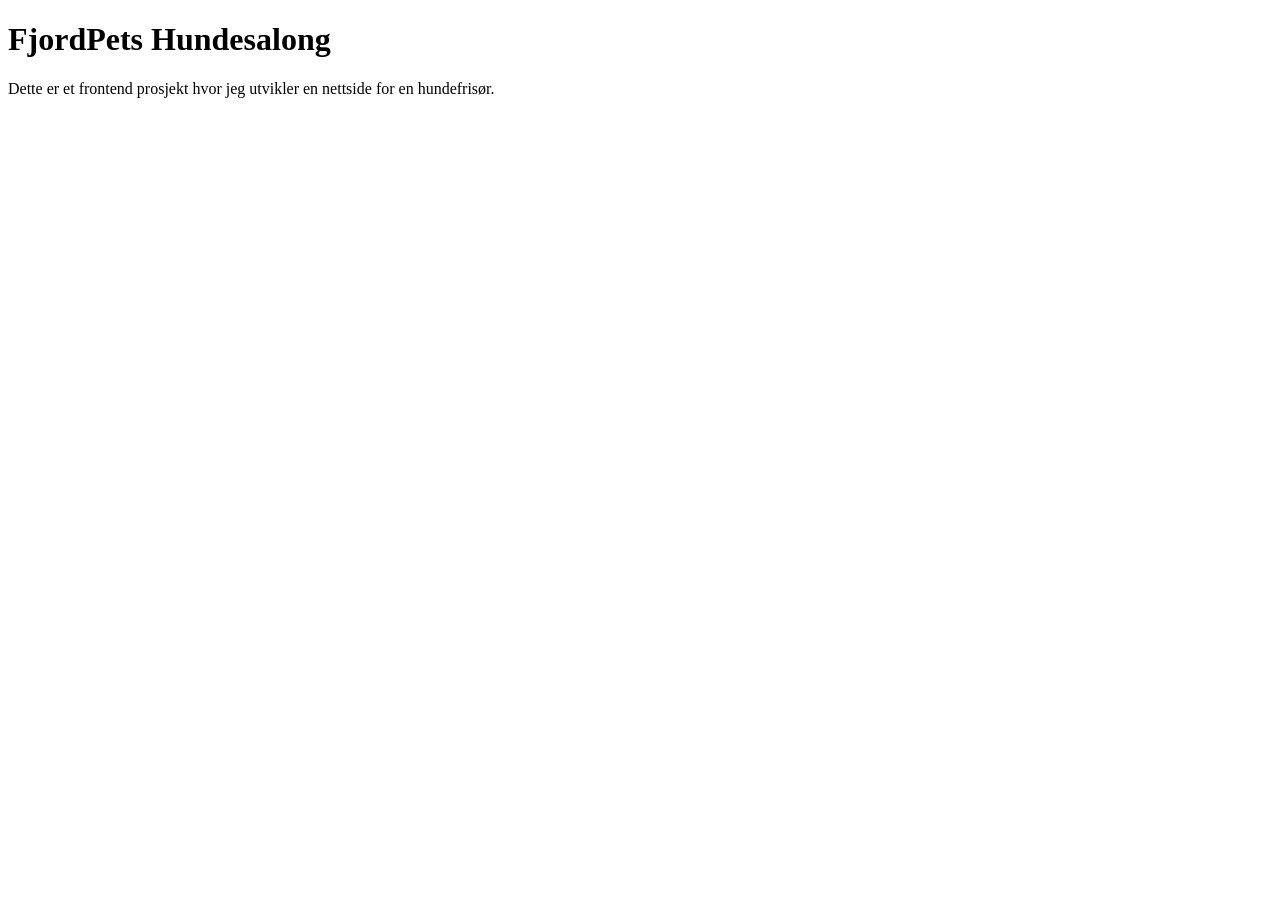
==== index.html @ 3ba5f2d1 "Add index.html file" ====
<!DOCTYPE html>
<html lang="no">
<head>
<meta charset="UTF-8">
<title>FjordPets</title>
</head>

<body>

<h1>FjordPets Hundesalong</h1>

<p>Dette er et frontend prosjekt hvor jeg utvikler en nettside for en hundefrisør.</p>

</body>
</html>
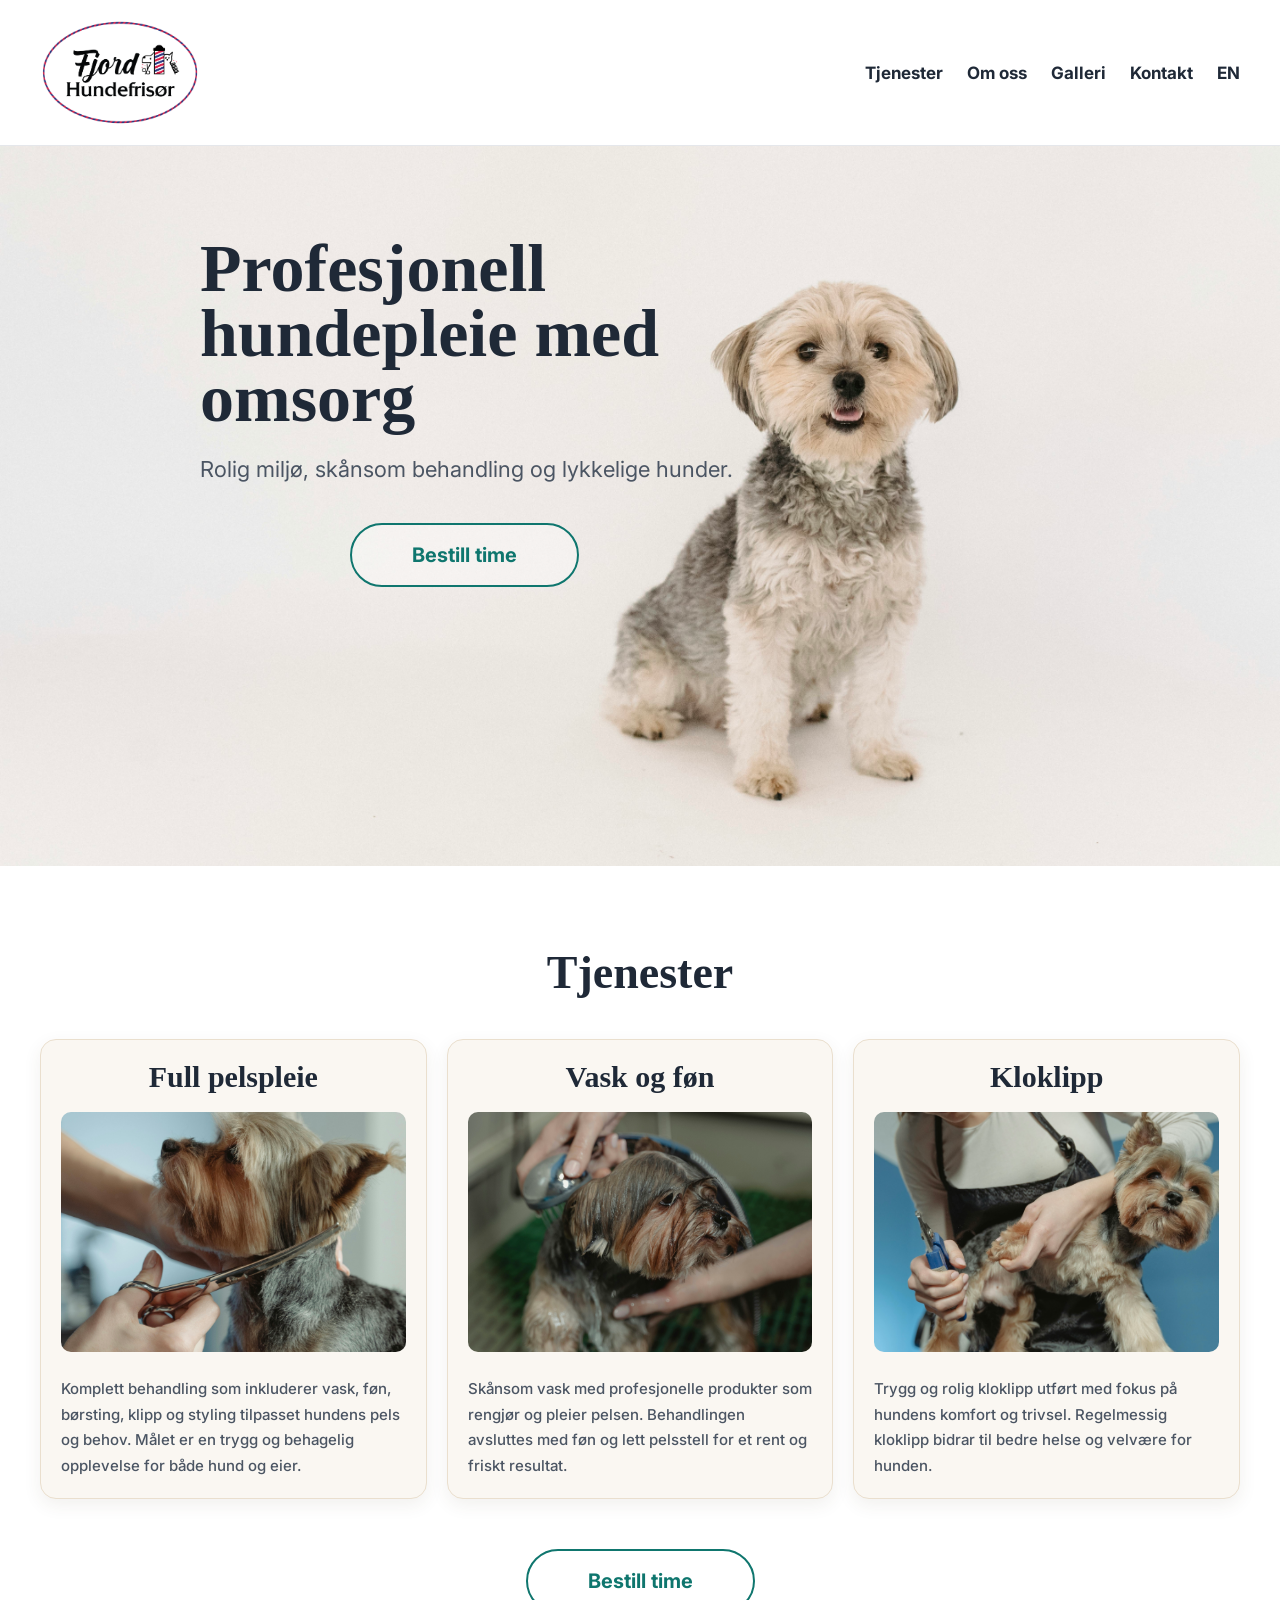
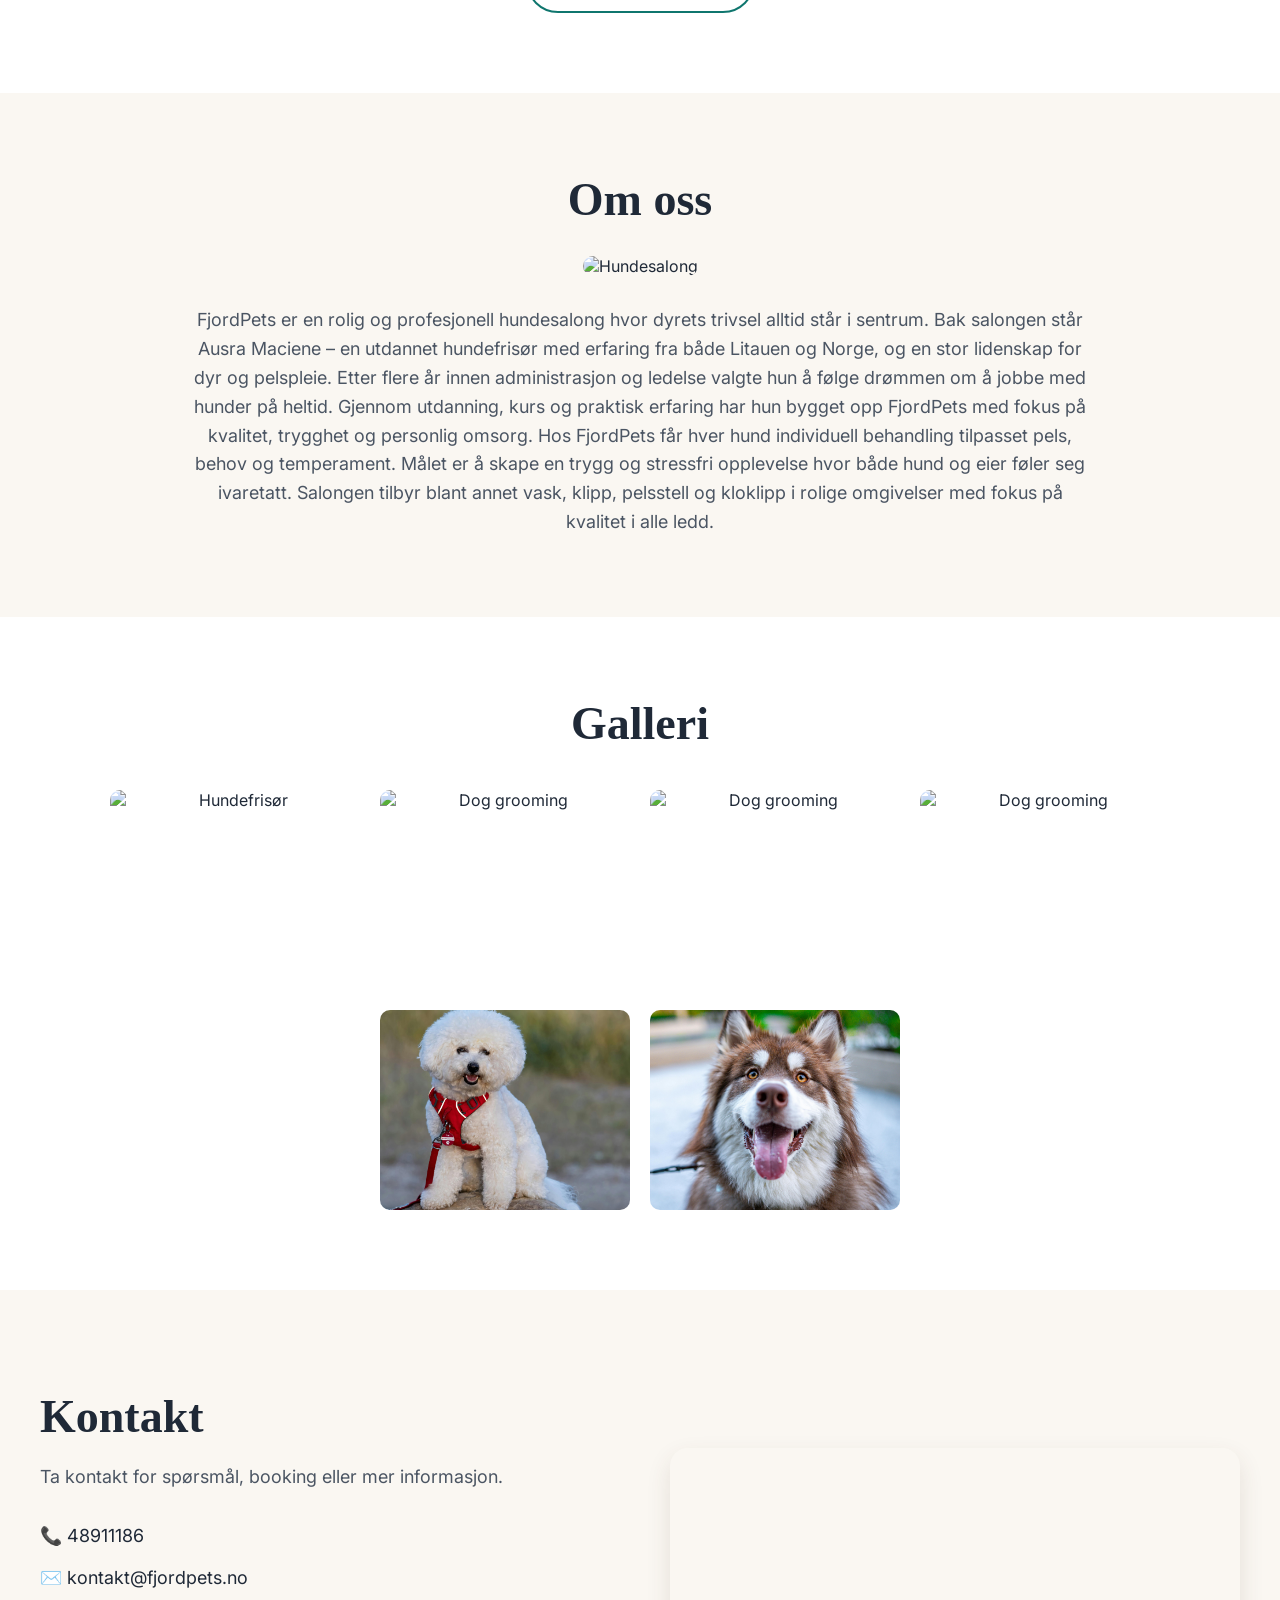
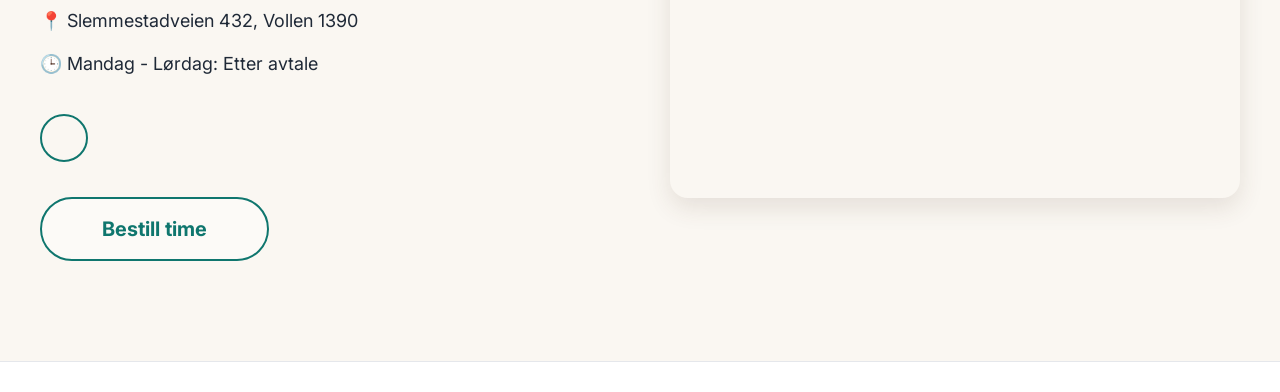
==== commit 8d34603d: "add root recirecting page" ====
--- a/index.html
+++ b/index.html
@@ -1,15 +1,11 @@
-<!DOCTYPE html>
+<!doctype html>
 <html lang="no">
-<head>
-<meta charset="UTF-8">
-<title>FjordPets</title>
-</head>
-
-<body>
-
-<h1>FjordPets Hundesalong</h1>
-
-<p>Dette er et frontend prosjekt hvor jeg utvikler en nettside for en hundefrisør.</p>
-
-</body>
+  <head>
+    <meta charset="UTF-8" />
+    <meta http-equiv="refresh" content="0; url=./no/" />
+    <title>FjordPets Hundesalong</title>
+  </head>
+  <body>
+    <p>Redirecting...</p>
+  </body>
 </html>
